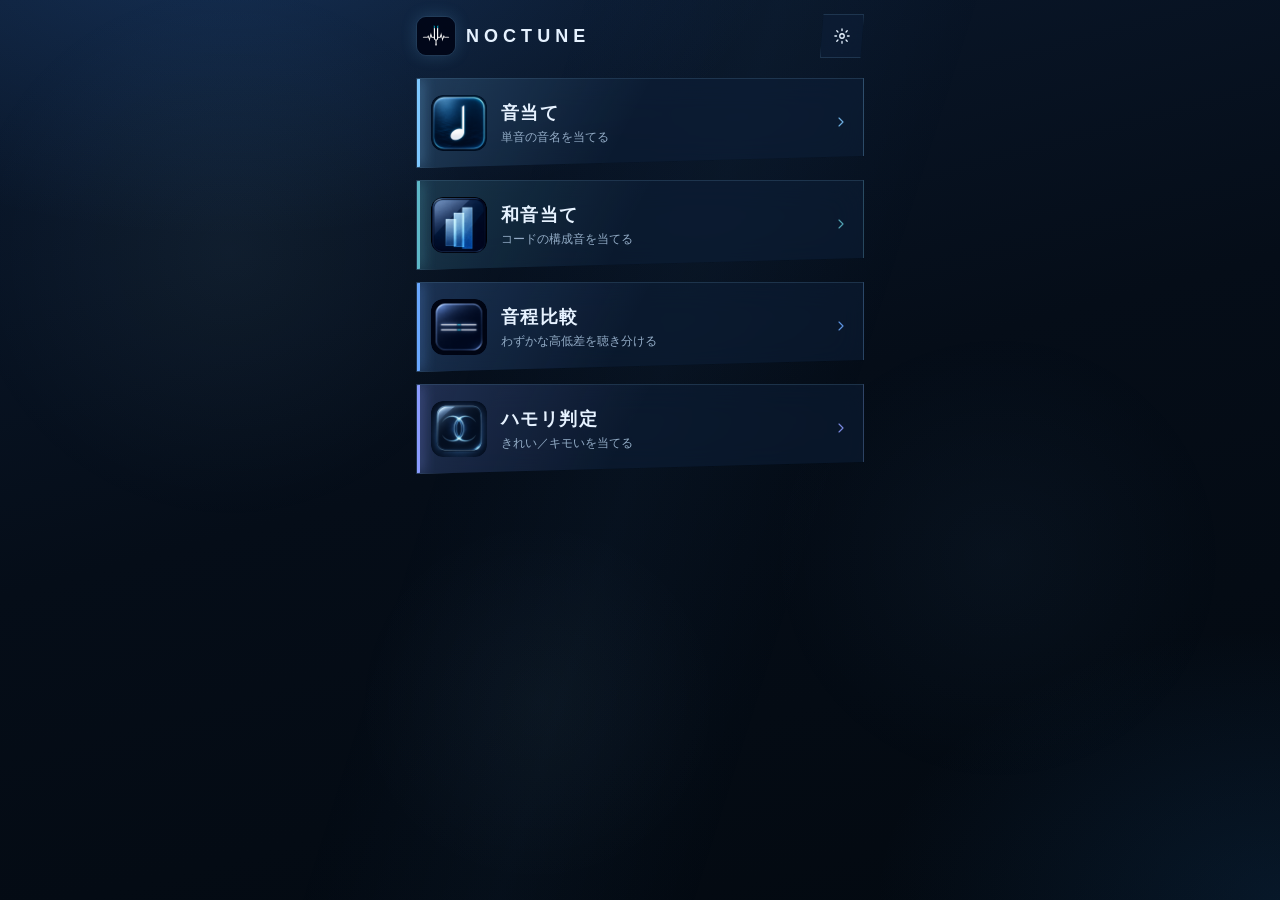
==== index.html @ d30ec2b9 "fix: keep select pip alive across screen transitions stopVoices() silences stimulus tones without ki" ====
<!doctype html>
<html lang="ja">
  <head>
    <meta charset="utf-8" />
    <meta name="viewport" content="width=device-width, initial-scale=1, viewport-fit=cover, user-scalable=no" />
    <meta name="theme-color" content="#050d18" />
    <meta name="apple-mobile-web-app-capable" content="yes" />
    <meta name="apple-mobile-web-app-status-bar-style" content="black-translucent" />
    <meta name="apple-mobile-web-app-title" content="NOCTUNE" />
    <title>NOCTUNE</title>
    <link rel="icon" type="image/png" href="assets/icons/noctune-icon-fork.png" />
    <link rel="apple-touch-icon" href="assets/icons/noctune-icon-fork.png" />
    <link rel="stylesheet" href="css/style.css?v=0713a3" />
  </head>
  <body>
    <div id="app"></div>
    <script type="module" src="js/main.js?v=0713a3"></script>
  </body>
</html>
---- css/style.css ----
/* NOCTUNE — 原則翻訳UI
   青・透明・浮遊・操作性。斜め構図・画面固有レイアウト・発音同期リップル。
   公式IPトレースなし。絵文字なし。 */

:root {
  --bg: #050d18;
  --bg-2: #0a1628;
  --surface: rgba(14, 32, 58, 0.55);
  --surface-2: rgba(18, 40, 72, 0.62);
  --surface-3: rgba(26, 52, 90, 0.72);
  --card-border: rgba(150, 210, 255, 0.14);
  --ink: #e6f2ff;
  --ink-soft: #93acc6;
  --ink-dim: #5f7690;
  --accent: #6ec8ff;
  --accent-2: #a8e4ff;
  --accent-deep: #2f8fd4;
  --danger: #c98a8a;
  --danger-bg: rgba(201, 138, 138, 0.14);
  --success: #6fd0b0;
  --success-bg: rgba(111, 208, 176, 0.14);
  --mode-color: var(--accent);
  --shear: 4deg;
  --radius-lg: 4px;
  --radius: 3px;
  --radius-sm: 2px;
  --shadow: 0 18px 44px rgba(0, 6, 20, 0.5);
  --shadow-sm: 0 8px 18px rgba(0, 6, 20, 0.38);
  --glow: 0 0 0 1px rgba(150, 210, 255, 0.07), 0 14px 32px rgba(0, 8, 24, 0.42);
  --font: "Hiragino Sans", "Yu Gothic UI", "Yu Gothic", sans-serif;
  --font-display: "Avenir Next", "Hiragino Sans", "Yu Gothic UI", sans-serif;
  --safe-t: env(safe-area-inset-top, 0px);
  --safe-b: env(safe-area-inset-bottom, 0px);
  --safe-l: env(safe-area-inset-left, 0px);
  --safe-r: env(safe-area-inset-right, 0px);
}

* { box-sizing: border-box; }
html, body {
  margin: 0; padding: 0; background: var(--bg); color: var(--ink);
  font-family: var(--font); -webkit-tap-highlight-color: transparent;
}
body {
  min-height: 100dvh;
  background:
    radial-gradient(1000px 560px at 18% -8%, rgba(70, 150, 255, 0.18), transparent 55%),
    radial-gradient(780px 520px at 100% 100%, rgba(30, 100, 170, 0.16), transparent 52%),
    linear-gradient(165deg, #0b1a30 0%, #050d18 48%, #030910 100%);
  background-attachment: fixed;
  overflow-x: hidden;
}

/* 層2: 浮遊粒子（装飾控えめ） */
body::before {
  content: '';
  position: fixed; inset: 0; pointer-events: none; z-index: 0;
  background:
    radial-gradient(circle at 18% 28%, rgba(180, 230, 255, 0.05), transparent 22%),
    radial-gradient(circle at 78% 62%, rgba(120, 190, 255, 0.04), transparent 20%),
    radial-gradient(circle at 42% 78%, rgba(160, 210, 255, 0.03), transparent 18%);
  animation: float-layer 22s ease-in-out infinite alternate;
}
/* 層3: 斜めヘイズ */
body::after {
  content: '';
  position: fixed; inset: -10% -20%; pointer-events: none; z-index: 0;
  background: linear-gradient(108deg, transparent 40%, rgba(90, 170, 255, 0.035) 50%, transparent 60%);
  transform: skewY(-6deg);
  animation: haze-drift 28s linear infinite alternate;
}
@keyframes float-layer {
  from { transform: translate3d(0, 0, 0); opacity: 0.75; }
  to { transform: translate3d(0, -14px, 0); opacity: 1; }
}
@keyframes haze-drift {
  from { transform: skewY(-6deg) translateX(-2%); }
  to { transform: skewY(-6deg) translateX(2%); }
}

#app {
  max-width: 480px; margin: 0 auto; min-height: 100dvh;
  position: relative; overflow-x: hidden; z-index: 1;
}
#app.wipe-in .screen {
  animation: wipe-in 0.32s cubic-bezier(0.22, 1, 0.36, 1) both;
}
@keyframes wipe-in {
  from {
    opacity: 0;
    clip-path: polygon(0 8%, 100% 0, 100% 100%, 0 100%);
    transform: translateY(10px);
  }
  to {
    opacity: 1;
    clip-path: polygon(0 0, 100% 0, 100% 100%, 0 100%);
    transform: none;
  }
}

button { font-family: inherit; color: inherit; }
.ui-icon { display: inline-flex; align-items: center; justify-content: center; line-height: 0; }
.ui-icon svg { display: block; }

.screen {
  padding: calc(16px + var(--safe-t)) calc(16px + var(--safe-r)) calc(28px + var(--safe-b)) calc(16px + var(--safe-l));
  user-select: none; -webkit-user-select: none;
  position: relative;
}

.shear {
  clip-path: polygon(0 0, 100% 0, 100% calc(100% - 10px), 0 100%);
}

.top-row { display: flex; align-items: center; justify-content: space-between; gap: 10px; margin-bottom: 14px; }
.icon-btn {
  width: 44px; height: 44px; min-width: 44px;
  clip-path: polygon(8% 0, 100% 0, 92% 100%, 0 100%);
  border: 1px solid var(--card-border);
  background: var(--surface); color: var(--ink); box-shadow: var(--shadow-sm);
  display: flex; align-items: center; justify-content: center; cursor: pointer;
  backdrop-filter: blur(14px); -webkit-backdrop-filter: blur(14px);
  transition: transform 0.12s ease, background 0.15s ease;
}
.icon-btn:active { transform: translateX(-2px) scale(0.96); }
.screen-title {
  font-size: 13px; font-weight: 700; letter-spacing: 0.22em; text-transform: uppercase;
  color: var(--ink-soft);
}
.brand { display: flex; align-items: center; gap: 10px; }
.brand-icon {
  width: 40px; height: 40px; border-radius: 10px;
  object-fit: cover;
  border: 1px solid var(--card-border);
  box-shadow: 0 0 16px rgba(110, 200, 255, 0.18);
}
.brand-name {
  font-family: var(--font-display); font-size: 18px; font-weight: 800;
  letter-spacing: 0.28em; color: var(--ink);
}

.glass {
  background: var(--surface); border: 1px solid var(--card-border);
  box-shadow: var(--glow); padding: 16px;
  backdrop-filter: blur(18px); -webkit-backdrop-filter: blur(18px);
}

/* ===== HOME ===== */
.screen.home { padding-top: calc(14px + var(--safe-t)); }
.home-top { margin-bottom: 20px; }

.game-list { display: flex; flex-direction: column; gap: 12px; margin-bottom: 8px; }
.game-card {
  display: flex; align-items: center; gap: 14px; width: 100%; text-align: left;
  position: relative; overflow: hidden;
  border: 1px solid var(--card-border);
  background:
    linear-gradient(118deg, color-mix(in srgb, var(--mode-color) 18%, transparent), transparent 48%),
    var(--surface);
  clip-path: polygon(0 0, 100% 0, 100% calc(100% - 12px), 0 100%);
  box-shadow: var(--glow);
  padding: 16px 14px; cursor: pointer; min-height: 88px;
  backdrop-filter: blur(16px); -webkit-backdrop-filter: blur(16px);
  transition: transform 0.14s cubic-bezier(0.22, 1, 0.36, 1);
}
.game-card::before {
  content: ''; position: absolute; left: 0; top: 0; bottom: 0; width: 3px;
  background: var(--mode-color); box-shadow: 0 0 14px var(--mode-color);
  transform: skewY(-8deg);
}
.game-card:active { transform: translateX(3px) scale(0.985); }
.game-icon {
  width: 56px; height: 56px; flex-shrink: 0; position: relative; z-index: 1;
  display: flex; align-items: center; justify-content: center;
  background: rgba(255, 255, 255, 0.04);
  border: 1px solid color-mix(in srgb, var(--mode-color) 30%, transparent);
  border-radius: 12px;
  color: var(--mode-color);
  overflow: hidden;
}
.game-icon.is-image { background: transparent; border: none; padding: 0; }
.game-icon.is-image img {
  width: 56px; height: 56px; object-fit: cover; border-radius: 12px;
  display: block;
}
.game-body { flex: 1; min-width: 0; position: relative; z-index: 1; }
.game-title { font-weight: 800; font-size: 18px; letter-spacing: 0.08em; }
.game-subtitle { font-size: 12px; color: var(--ink-soft); margin-top: 4px; overflow: hidden; text-overflow: ellipsis; white-space: nowrap; }
.game-best { flex-shrink: 0; text-align: right; min-width: 48px; position: relative; z-index: 1; }
.game-best-label { font-size: 9px; color: var(--ink-dim); letter-spacing: 0.16em; }
.game-best-value { font-size: 15px; font-weight: 800; color: var(--accent-2); margin-top: 2px; }
.game-best-play { color: var(--mode-color); opacity: 0.85; }

.btn {
  min-height: 52px; border: none; font-size: 14px; font-weight: 700;
  padding: 0 18px; cursor: pointer; display: inline-flex; align-items: center; justify-content: center;
  gap: 8px; width: 100%; letter-spacing: 0.14em;
  clip-path: polygon(0 0, 100% 0, 100% calc(100% - 8px), 0 100%);
  transition: transform 0.12s ease;
}
.btn:active { transform: translateY(1px) scale(0.98); }
.btn:disabled { opacity: 0.4; cursor: default; transform: none; }
.btn-primary {
  color: #041018;
  background: linear-gradient(135deg, var(--accent-2), var(--accent-deep));
  box-shadow: 0 10px 26px rgba(80, 170, 255, 0.3);
}
.btn-ghost {
  background: var(--surface-2); color: var(--ink); border: 1px solid var(--card-border);
}
.btn-row { display: flex; gap: 10px; }

/* ===== SETUP: 調律盤 ===== */
.setup-banner {
  position: relative; overflow: hidden;
  display: flex; align-items: center; gap: 14px; margin-bottom: 18px;
  padding: 20px 16px;
  border: 1px solid var(--card-border);
  background:
    linear-gradient(120deg, color-mix(in srgb, var(--mode-color) 20%, transparent), transparent 55%),
    var(--surface);
  clip-path: polygon(0 0, 100% 0, 100% calc(100% - 14px), 0 100%);
  box-shadow: var(--glow);
  backdrop-filter: blur(16px); -webkit-backdrop-filter: blur(16px);
}
.setup-icon {
  width: 64px; height: 64px; flex-shrink: 0; position: relative; z-index: 1;
  display: flex; align-items: center; justify-content: center;
  background: rgba(255, 255, 255, 0.05);
  border: 1px solid color-mix(in srgb, var(--mode-color) 30%, transparent);
  border-radius: 14px;
  color: var(--mode-color);
  overflow: hidden;
}
.setup-icon.is-image { background: transparent; border: none; }
.setup-icon.is-image img {
  width: 64px; height: 64px; object-fit: cover; border-radius: 14px; display: block;
}
.setup-copy { position: relative; z-index: 1; }
.setup-title { font-size: 18px; font-weight: 800; letter-spacing: 0.1em; }
.setup-sub { font-size: 12px; color: var(--ink-soft); font-weight: 600; margin-top: 4px; }
.setup-hint { font-size: 12px; color: var(--ink-dim); line-height: 1.55; margin: -6px 0 18px; }
.setup-blocks { margin-bottom: 24px; }
.setup-start { position: sticky; bottom: calc(12px + var(--safe-b)); }

.panel-row { display: grid; grid-template-columns: 1fr 1fr; gap: 10px; }
.panel-row:not(.dual) { grid-template-columns: repeat(2, 1fr); }
.panel-row:not(.dual) { display: grid; grid-template-columns: repeat(auto-fit, minmax(120px, 1fr)); }
.opt-panel {
  text-align: left; padding: 16px 14px; cursor: pointer;
  border: 1px solid var(--card-border); background: var(--surface-2); color: var(--ink);
  clip-path: polygon(0 0, 100% 0, 100% calc(100% - 10px), 0 100%);
  min-height: 78px;
  transition: transform 0.12s ease, background 0.15s ease, border-color 0.15s ease;
}
.opt-panel:active { transform: translateX(2px) scale(0.98); }
.opt-panel.active {
  border-color: color-mix(in srgb, var(--accent) 55%, transparent);
  background:
    linear-gradient(135deg, color-mix(in srgb, var(--accent) 22%, transparent), transparent 70%),
    var(--surface-3);
  box-shadow: inset 0 0 0 1px color-mix(in srgb, var(--accent) 25%, transparent);
}
.opt-panel.is-disabled { opacity: 0.35; cursor: default; }
.opt-panel-label { font-size: 15px; font-weight: 800; letter-spacing: 0.08em; }
.opt-panel-sub { font-size: 11px; color: var(--ink-soft); margin-top: 6px; line-height: 1.4; }

/* ===== PLAY: 聴く一点集中 ===== */
.screen.play { padding-bottom: calc(20px + var(--safe-b)); }
.play-surface {
  position: absolute; left: 0; right: 0; top: 18%; height: 42%;
  pointer-events: none; z-index: 0;
  background:
    radial-gradient(ellipse at 50% 40%, rgba(110, 200, 255, 0.1), transparent 62%);
  clip-path: polygon(0 18%, 100% 0, 100% 82%, 0 100%);
  opacity: 0.9;
}
.play-header { display: flex; align-items: center; gap: 12px; margin-bottom: 16px; position: relative; z-index: 1; }
.play-header-body { flex: 1; min-width: 0; }
.play-mode-title { font-weight: 800; font-size: 15px; letter-spacing: 0.1em; }
.play-config-label { font-size: 11px; color: var(--ink-soft); margin-top: 3px; overflow: hidden; text-overflow: ellipsis; white-space: nowrap; letter-spacing: 0.06em; }

.hud { display: flex; align-items: center; gap: 10px; margin-bottom: 20px; position: relative; z-index: 1; }
.hud-progress-track {
  flex: 1; height: 4px; background: rgba(255, 255, 255, 0.07); overflow: hidden; position: relative;
  clip-path: polygon(0 0, 100% 0, 100% 100%, 0 100%);
}
.hud-progress-fill {
  height: 100%; background: linear-gradient(90deg, var(--mode-color), var(--accent-2));
  transition: width 0.3s ease;
}
.hud-notches {
  position: absolute; inset: 0; display: flex; pointer-events: none;
}
.hud-notch {
  flex: 1; border-right: 1px solid rgba(5, 13, 24, 0.55);
}
.hud-notch:last-child { border-right: none; }
.hud-score { font-size: 12px; font-weight: 700; white-space: nowrap; letter-spacing: 0.06em; }
.hud-combo { font-size: 11px; color: var(--accent-2); font-weight: 700; white-space: nowrap; }
#round-root { min-height: 42vh; position: relative; z-index: 1; }
.round-placeholder { display: flex; align-items: center; justify-content: center; min-height: 42vh; color: var(--ink-dim); font-size: 12px; letter-spacing: 0.16em; }

.answer-grid { display: grid; grid-template-columns: repeat(2, 1fr); gap: 10px; }
.answer-grid.cols3 { grid-template-columns: repeat(3, 1fr); gap: 8px; }
.answer-btn {
  min-height: 54px;
  clip-path: polygon(0 0, 100% 0, 100% calc(100% - 8px), 0 100%);
  border: 1px solid var(--card-border);
  background: var(--surface-2); color: var(--ink); font-size: 16px; font-weight: 700; cursor: pointer;
  box-shadow: var(--shadow-sm);
  transition: transform 0.1s ease, background 0.15s ease, border-color 0.15s ease;
}
.answer-grid.cols3 .answer-btn { min-height: 48px; font-size: 15px; }
.answer-btn:active { transform: translateX(2px) scale(0.97); }
.answer-btn:disabled { cursor: default; opacity: 0.45; }
.answer-btn.is-selected {
  border-color: var(--accent);
  background: rgba(110, 200, 255, 0.18);
  box-shadow: inset 3px 0 0 var(--accent);
}
.answer-btn.is-correct { background: var(--success-bg); border-color: var(--success); color: var(--success); }
.answer-btn.is-wrong { background: var(--danger-bg); border-color: var(--danger); color: var(--danger); }
.answer-btn.is-disabled { opacity: 0.4; }

.pitch-set { display: flex; flex-direction: column; gap: 12px; }
.pitch-set-hint { text-align: center; font-size: 12px; color: var(--ink-soft); letter-spacing: 0.08em; }
.pitch-set-submit { margin-top: 4px; }

/* ===== RESULT ===== */
.result-split { display: flex; flex-direction: column; gap: 12px; margin-bottom: 4px; }
.result-hero { text-align: center; padding: 22px 16px 24px; position: relative; overflow: hidden; }
.result-mode { font-size: 12px; letter-spacing: 0.22em; color: var(--ink-soft); font-weight: 700; }
.result-config { font-size: 11px; color: var(--ink-dim); margin-top: 4px; margin-bottom: 12px; letter-spacing: 0.06em; }
.best-badge {
  display: inline-block; margin-bottom: 10px; padding: 6px 14px;
  font-size: 11px; font-weight: 800; color: #041018; letter-spacing: 0.12em;
  background: linear-gradient(135deg, var(--accent-2), var(--accent));
  clip-path: polygon(0 0, 100% 0, 100% calc(100% - 6px), 0 100%);
}
.record-value { font-size: 48px; font-weight: 200; line-height: 1.05; letter-spacing: 0.06em; color: var(--ink); font-family: var(--font-display); }
.record-label { font-size: 10px; color: var(--ink-dim); letter-spacing: 0.22em; margin-top: 4px; }
.result-stats-inline {
  margin-top: 14px; display: flex; justify-content: center; gap: 10px; align-items: center;
  font-size: 12px; color: var(--ink-soft); font-weight: 600; letter-spacing: 0.06em;
}
.result-stats-inline .dot { opacity: 0.35; }
.insight-card { margin: 0; }
.insight-label { font-size: 10px; letter-spacing: 0.2em; color: var(--ink-dim); margin-bottom: 6px; }
.insight-text { font-size: 13px; line-height: 1.6; color: var(--ink); }
.detail-card { margin: 12px 0; font-size: 13px; color: var(--ink-soft); }
.log-heading {
  margin: 18px 0 10px; font-size: 10px; letter-spacing: 0.22em; color: var(--ink-dim); font-weight: 700;
}
.result-log { display: flex; flex-direction: column; gap: 8px; margin-bottom: 18px; }
.log-row {
  display: grid; grid-template-columns: 28px 22px 1fr 28px; gap: 8px; align-items: center;
  width: 100%; text-align: left; padding: 12px 12px;
  border: 1px solid var(--card-border);
  background: var(--surface); color: var(--ink); cursor: pointer;
  backdrop-filter: blur(12px); -webkit-backdrop-filter: blur(12px);
  transition: transform 0.1s ease;
}
.log-row:active { transform: translateX(2px) scale(0.99); }
.log-row.is-ok { border-color: color-mix(in srgb, var(--success) 35%, var(--card-border)); }
.log-row.is-ng { border-color: color-mix(in srgb, var(--danger) 30%, var(--card-border)); }
.log-no { font-size: 11px; color: var(--ink-dim); font-variant-numeric: tabular-nums; }
.log-mark { display: flex; align-items: center; justify-content: center; }
.log-row.is-ok .log-mark { color: var(--success); }
.log-row.is-ng .log-mark { color: var(--danger); }
.log-expected { font-size: 14px; font-weight: 700; }
.log-response { font-size: 11px; color: var(--ink-soft); margin-top: 2px; }
.log-play { color: var(--accent); display: flex; justify-content: flex-end; }
.result-actions { display: flex; flex-direction: column; gap: 10px; margin-top: 8px; }

.settings-block { margin-bottom: 22px; }
.settings-label { font-size: 10px; font-weight: 700; margin-bottom: 10px; color: var(--ink-soft); letter-spacing: 0.18em; }
.settings-identity {
  display: flex; align-items: center; gap: 14px; margin-bottom: 24px; padding: 16px;
}
.settings-identity img {
  width: 56px; height: 56px; object-fit: cover; border-radius: 12px;
}
.chip-row { display: flex; gap: 8px; }
.chip-row.wrap { flex-wrap: wrap; }
.chip {
  flex: 1; min-width: 88px; min-height: 46px; padding: 0 14px;
  clip-path: polygon(0 0, 100% 0, 100% calc(100% - 7px), 0 100%);
  border: 1px solid var(--card-border); background: var(--surface-2); color: var(--ink);
  font-weight: 700; font-size: 13px; cursor: pointer;
}
.chip:active { transform: scale(0.97); }
.chip.active {
  color: #041018; border-color: transparent;
  background: linear-gradient(135deg, var(--accent-2), var(--accent-deep));
}
.chip.is-disabled { opacity: 0.35; cursor: default; }
input[type="range"] { width: 100%; height: 44px; accent-color: var(--accent); }
.about-text { font-size: 12px; line-height: 1.8; color: var(--ink-soft); }

/* ===== RUNNER ===== */
.runner { display: flex; flex-direction: column; }
.runner-stage { display: flex; flex-direction: column; align-items: stretch; gap: 16px; position: relative; }
.runner-prompt { font-size: 16px; font-weight: 700; text-align: center; min-height: 24px; margin-top: 4px; letter-spacing: 0.08em; }
.runner-play-wrap {
  position: relative; align-self: center; width: 120px; height: 120px;
  display: flex; align-items: center; justify-content: center;
}
.runner-play {
  width: 108px; height: 108px; border-radius: 50%; border: 1px solid rgba(160, 210, 255, 0.35);
  color: #041018; font-size: 14px; font-weight: 800; cursor: pointer; letter-spacing: 0.18em;
  background: radial-gradient(circle at 35% 30%, var(--accent-2), var(--accent-deep));
  box-shadow: 0 12px 32px rgba(80, 170, 255, 0.38);
  transition: transform 0.12s ease;
  position: relative; z-index: 1;
}
.runner-play:active { transform: scale(0.94); }
.runner-play:disabled { opacity: 0.75; }
.runner-play.is-playing { animation: runner-pulse 1.2s ease-in-out infinite; }
@keyframes runner-pulse { 0%, 100% { transform: scale(1); } 50% { transform: scale(1.035); } }

.listen-ripple {
  position: absolute; left: 50%; top: 50%; width: 108px; height: 108px;
  margin: -54px 0 0 -54px; border-radius: 50%;
  border: 1px solid rgba(168, 228, 255, 0.55);
  pointer-events: none; z-index: 0;
  animation: listen-ripple 0.75s cubic-bezier(0.22, 1, 0.36, 1) forwards;
}
@keyframes listen-ripple {
  from { transform: scale(0.82); opacity: 0.85; border-width: 2px; }
  to { transform: scale(2.25); opacity: 0; border-width: 1px; }
}

.fx-clear-flash {
  position: absolute; inset: -8px; pointer-events: none; z-index: 3;
  background: radial-gradient(circle at 50% 35%, rgba(180, 230, 255, 0.28), transparent 55%);
  animation: clear-flash 0.38s ease-out forwards;
}
@keyframes clear-flash {
  from { opacity: 0.9; }
  to { opacity: 0; }
}

.runner-timer { height: 3px; background: rgba(255, 255, 255, 0.08); overflow: hidden; position: relative; }
.runner-timer::before {
  content: ''; position: absolute; inset: 0; transform-origin: left center;
  transform: scaleX(var(--t, 1)); background: var(--accent);
}
.runner-answer { min-height: 60px; }
.runner-replay {
  align-self: center; border: 1px solid var(--card-border); background: var(--surface-2); color: var(--ink);
  clip-path: polygon(0 0, 100% 0, 100% calc(100% - 6px), 0 100%);
  padding: 12px 22px; font-size: 12px; font-weight: 700;
  cursor: pointer; min-height: 44px; letter-spacing: 0.12em;
}
.runner-replay:disabled { opacity: 0.5; }
.runner-feedback { text-align: center; font-size: 14px; font-weight: 700; min-height: 44px; letter-spacing: 0.04em; }
.runner-feedback.is-correct { color: var(--success); }
.runner-feedback.is-wrong { color: var(--danger); }
.runner-fb { margin-top: 4px; }

.fx-pop { animation: fx-pop 0.3s ease; }
@keyframes fx-pop {
  0% { transform: scale(1); }
  40% { transform: scale(1.06); }
  100% { transform: scale(1); }
}
.fx-shake { animation: fx-shake 0.32s ease; }
@keyframes fx-shake {
  0%, 100% { transform: translateX(0); }
  25% { transform: translateX(-5px); }
  75% { transform: translateX(5px); }
}
.confetti-piece, .burst-star { display: none; }

@media (prefers-reduced-motion: reduce) {
  body::before, body::after, .listen-ripple, .fx-clear-flash, #app.wipe-in .screen {
    animation: none !important;
  }
}
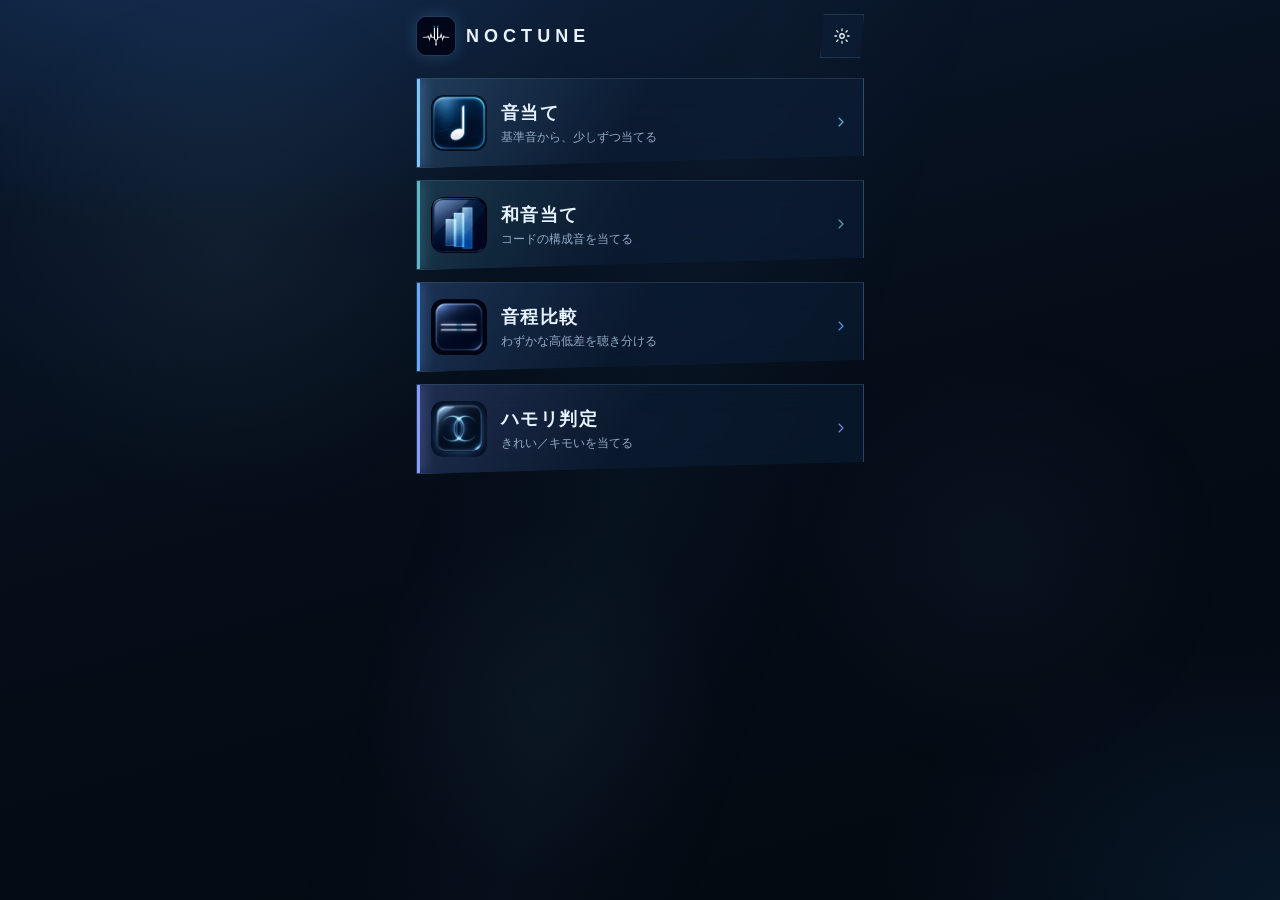
==== commit e59ed03c: "feat: turn oto-ate into relative pitch training" ====
--- a/index.html
+++ b/index.html
@@ -10,10 +10,10 @@
     <title>NOCTUNE</title>
     <link rel="icon" type="image/png" href="assets/icons/noctune-icon-fork.png" />
     <link rel="apple-touch-icon" href="assets/icons/noctune-icon-fork.png" />
-    <link rel="stylesheet" href="css/style.css?v=0713a3" />
+    <link rel="stylesheet" href="css/style.css?v=0728a1" />
   </head>
   <body>
     <div id="app"></div>
-    <script type="module" src="js/main.js?v=0713a3"></script>
+    <script type="module" src="js/main.js?v=0728a1"></script>
   </body>
 </html>
--- a/css/style.css
+++ b/css/style.css
@@ -362,10 +362,12 @@
 }
 .log-row:active { transform: translateX(2px) scale(0.99); }
 .log-row.is-ok { border-color: color-mix(in srgb, var(--success) 35%, var(--card-border)); }
+.log-row.is-coached { border-color: color-mix(in srgb, var(--accent) 38%, var(--card-border)); }
 .log-row.is-ng { border-color: color-mix(in srgb, var(--danger) 30%, var(--card-border)); }
 .log-no { font-size: 11px; color: var(--ink-dim); font-variant-numeric: tabular-nums; }
 .log-mark { display: flex; align-items: center; justify-content: center; }
 .log-row.is-ok .log-mark { color: var(--success); }
+.log-row.is-coached .log-mark { color: var(--accent); }
 .log-row.is-ng .log-mark { color: var(--danger); }
 .log-expected { font-size: 14px; font-weight: 700; }
 .log-response { font-size: 11px; color: var(--ink-soft); margin-top: 2px; }
@@ -382,6 +384,10 @@
 }
 .chip-row { display: flex; gap: 8px; }
 .chip-row.wrap { flex-wrap: wrap; }
+.chip-row.compact { flex-wrap: nowrap; }
+.chip-row.compact .chip {
+  flex: 1 1 0; min-width: 0; padding: 0 8px; font-size: 12px; letter-spacing: 0.02em;
+}
 .chip {
   flex: 1; min-width: 88px; min-height: 46px; padding: 0 14px;
   clip-path: polygon(0 0, 100% 0, 100% calc(100% - 7px), 0 100%);
@@ -399,7 +405,19 @@
 
 /* ===== RUNNER ===== */
 .runner { display: flex; flex-direction: column; }
-.runner-stage { display: flex; flex-direction: column; align-items: stretch; gap: 16px; position: relative; }
+.runner-stage { display: flex; flex-direction: column; align-items: stretch; gap: 14px; position: relative; }
+.runner-context {
+  align-self: center;
+  min-height: 30px;
+  padding: 7px 14px;
+  border: 1px solid color-mix(in srgb, var(--mode-color) 34%, var(--card-border));
+  background: color-mix(in srgb, var(--mode-color) 11%, var(--surface));
+  color: var(--accent-2);
+  font-size: 11px;
+  font-weight: 800;
+  letter-spacing: 0.12em;
+  clip-path: polygon(4px 0, 100% 0, calc(100% - 4px) 100%, 0 100%);
+}
 .runner-prompt { font-size: 16px; font-weight: 700; text-align: center; min-height: 24px; margin-top: 4px; letter-spacing: 0.08em; }
 .runner-play-wrap {
   position: relative; align-self: center; width: 120px; height: 120px;
@@ -445,16 +463,41 @@
   content: ''; position: absolute; inset: 0; transform-origin: left center;
   transform: scaleX(var(--t, 1)); background: var(--accent);
 }
+.runner-transport {
+  display: flex;
+  justify-content: center;
+  gap: 8px;
+}
 .runner-answer { min-height: 60px; }
-.runner-replay {
-  align-self: center; border: 1px solid var(--card-border); background: var(--surface-2); color: var(--ink);
+.runner-replay, .runner-guide {
+  border: 1px solid var(--card-border); background: var(--surface-2); color: var(--ink);
   clip-path: polygon(0 0, 100% 0, 100% calc(100% - 6px), 0 100%);
-  padding: 12px 22px; font-size: 12px; font-weight: 700;
-  cursor: pointer; min-height: 44px; letter-spacing: 0.12em;
-}
-.runner-replay:disabled { opacity: 0.5; }
+  padding: 10px 16px; font-size: 11px; font-weight: 700;
+  cursor: pointer; min-height: 42px; letter-spacing: 0.08em;
+  flex: 0 1 148px;
+}
+.runner-guide {
+  border-color: color-mix(in srgb, var(--mode-color) 42%, var(--card-border));
+  color: var(--accent-2);
+}
+.runner-replay:disabled, .runner-guide:disabled { opacity: 0.5; }
+.runner-guide.is-recommended {
+  background: color-mix(in srgb, var(--mode-color) 16%, var(--surface-2));
+  box-shadow: inset 0 0 0 1px color-mix(in srgb, var(--mode-color) 24%, transparent);
+}
+.runner-hint {
+  display: none;
+  padding: 11px 12px;
+  border-left: 2px solid var(--mode-color);
+  background: color-mix(in srgb, var(--mode-color) 9%, var(--surface));
+  color: var(--ink-soft);
+  font-size: 12px;
+  line-height: 1.55;
+  text-align: center;
+}
 .runner-feedback { text-align: center; font-size: 14px; font-weight: 700; min-height: 44px; letter-spacing: 0.04em; }
 .runner-feedback.is-correct { color: var(--success); }
+.runner-feedback.is-coached { color: var(--accent-2); }
 .runner-feedback.is-wrong { color: var(--danger); }
 .runner-fb { margin-top: 4px; }
 
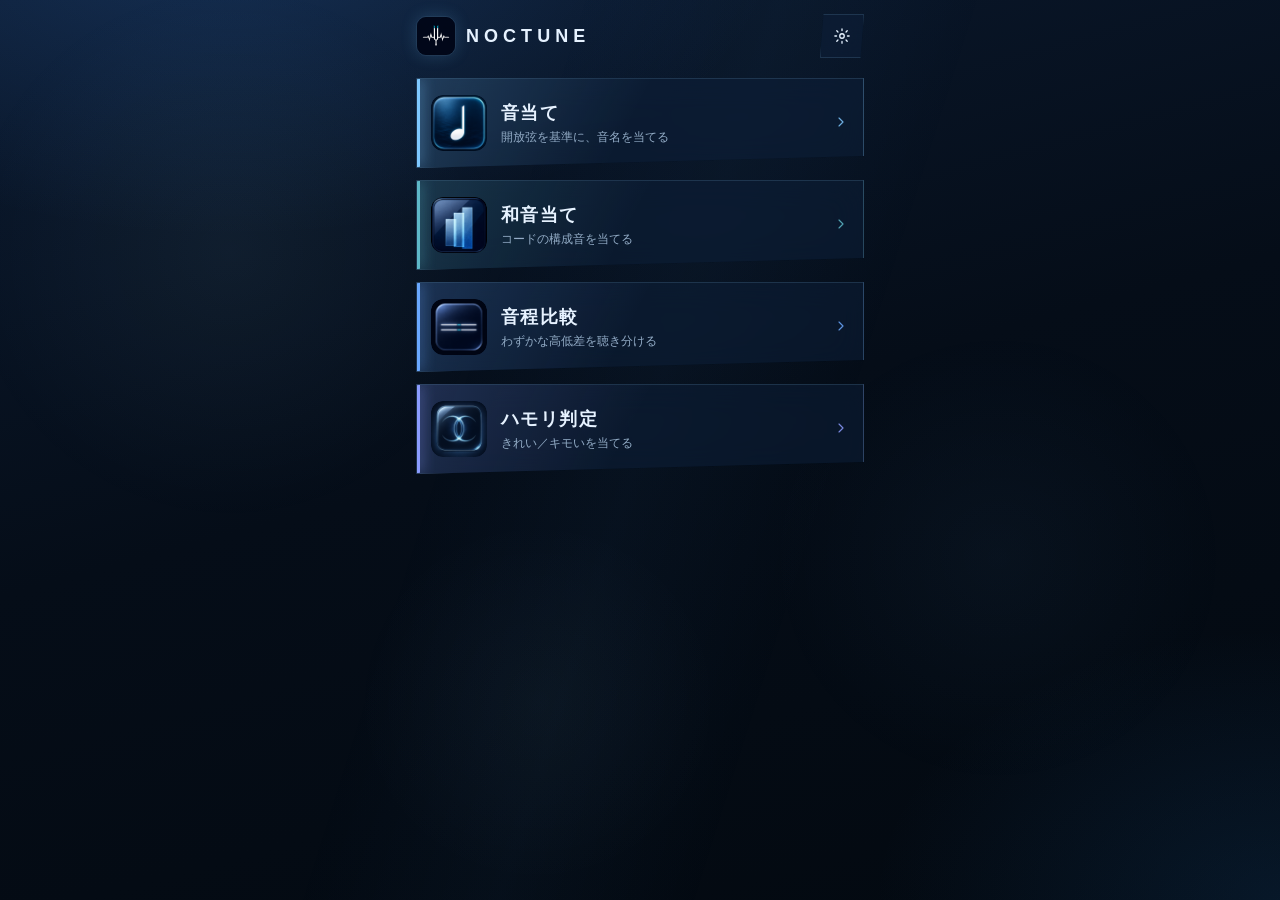
==== commit 1e78d577: "feat: rebuild pitch quiz around violin open strings" ====
--- a/index.html
+++ b/index.html
@@ -10,10 +10,10 @@
     <title>NOCTUNE</title>
     <link rel="icon" type="image/png" href="assets/icons/noctune-icon-fork.png" />
     <link rel="apple-touch-icon" href="assets/icons/noctune-icon-fork.png" />
-    <link rel="stylesheet" href="css/style.css?v=0728a1" />
+    <link rel="stylesheet" href="css/style.css?v=0805a1" />
   </head>
   <body>
     <div id="app"></div>
-    <script type="module" src="js/main.js?v=0728a1"></script>
+    <script type="module" src="js/main.js?v=0805a1"></script>
   </body>
 </html>
--- a/css/style.css
+++ b/css/style.css
@@ -302,6 +302,22 @@
 
 .answer-grid { display: grid; grid-template-columns: repeat(2, 1fr); gap: 10px; }
 .answer-grid.cols3 { grid-template-columns: repeat(3, 1fr); gap: 8px; }
+.answer-grid.pc7 {
+  grid-template-columns: repeat(8, minmax(0, 1fr));
+  gap: 8px;
+  width: 100%;
+  max-width: 390px;
+  margin: 0 auto;
+}
+.answer-grid.pc7 .answer-btn {
+  grid-column: span 2;
+  min-width: 0;
+  min-height: 44px;
+  font-size: 15px;
+}
+.answer-grid.pc7 .answer-btn:nth-child(5) { grid-column: 2 / 4; }
+.answer-grid.pc7 .answer-btn:nth-child(6) { grid-column: 4 / 6; }
+.answer-grid.pc7 .answer-btn:nth-child(7) { grid-column: 6 / 8; }
 .answer-btn {
   min-height: 54px;
   clip-path: polygon(0 0, 100% 0, 100% calc(100% - 8px), 0 100%);
